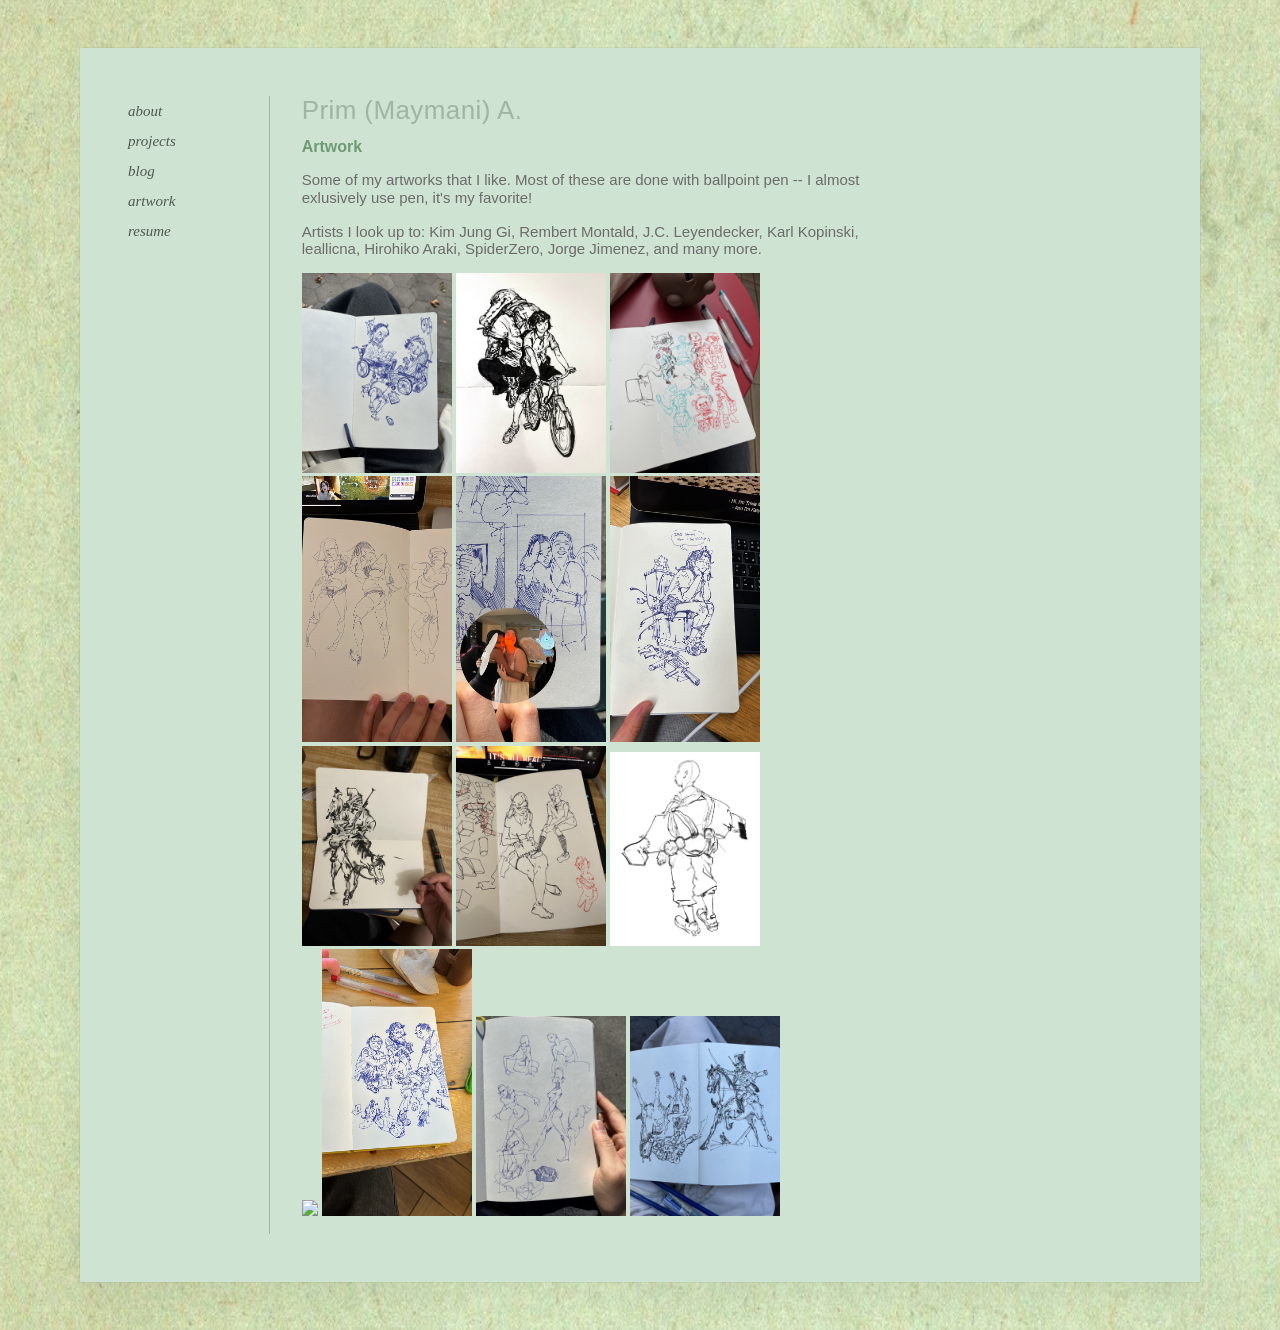
==== artwork.html @ 608835e2 "updated artworks page" ====
<!doctype html>
<html lang="en">
  <head>
    <meta charset="utf-8" />
    <meta name="viewport" content="width=device-width, initial-scale=1" />
    <title>Prim's Website</title>
    <link rel="stylesheet" href="css/style.css" />
  </head>
  <body>
    <div class="frame">
      <div class="panel">
        <main class="layout">
          <nav class="sidebar" aria-label="Primary">
            <ul>
              <li><a href="index.html">about</a></li>
              <li><a href="projects.html">projects</a></li>
              <li><a href="blog.html">blog</a></li>
              <li><a href="artwork.html">artwork</a></li>
              <li><a href="resume.html">resume</a></li>
            </ul>
          </nav>

          <section class="content">
            <h1 class="name">Prim (Maymani) A.</h1>
            <h2>Artwork</h2>
            <p>
              Some of my artworks that I like. Most of these are done with ballpoint pen -- I almost exlusively use pen, it's my favorite!
              <br><br>
              Artists I look up to: Kim Jung Gi, Rembert Montald,  J.C. Leyendecker, Karl Kopinski, leallicna, Hirohiko Araki, SpiderZero, Jorge Jimenez, and many more. 
              <div class="row">
                <div class="column">
                    <img src="artworks/hospital.jpg" width="150">
                    <img src="artworks/crocodile.JPG" width="150">
                    <img src="artworks/zanganocopy.jpg" width="150">
                    <img src="artworks/swooshylines.JPG" width="150">
                    <img src="artworks/bellahaley.JPG" width="150">
                    <img src="artworks/ibs.JPG" width="150">
                </div>
                <div>
                    <img src="artworks/inkchinesehorse.jpg" width="150">
                    <img src="artworks/kjgwoman.jpg" width="150">
                    <img src="artworks/monk.PNG" width="150">
                </div>
                <div>
                    <img src="artworks/rembertcopy.jpg" width="150">
                    <img src="artworks/detective.JPG" width="150">
                    <img src="artworks/goodlines.jpg" width="150">
                    <img src="artworks/twohorse.jpg" width="150">
                </div>
              </div>
            </p>
          </section>
        </main>
      </div>
    </div>
  </body>
</html>
---- css/style.css ----
:root {
  --frame-base: #d6e1c7;
  --frame-freckle: rgba(140, 167, 122, 0.35);
  --panel: #cfe3d2;
  --panel-shadow: rgba(88, 106, 90, 0.12);
  --title: #6f9a75;
  --text: #6b6b6b;
  --line: rgba(90, 100, 90, 0.35);
  --nav-text: #4f5a4f;
}

* {
  box-sizing: border-box;
}

body {
  margin: 0;
  font-family: Calibri, Candara, Segoe, "Segoe UI", Optima, Arial, sans-serif;
  color: var(--text);
  background-color: var(--frame-base);
  background-image: url("../images/state_license_image.jpg");
  background-repeat: no-repeat;
  background-position: center;
  background-size: 120% 120%;
}

.frame {
  min-height: 100vh;
  padding: 48px;
  display: flex;
  justify-content: center;
}

.panel {
  width: min(1120px, 100%);
  min-height: 70vh;
  background: var(--panel);
  box-shadow: 0 0 0 1px rgba(85, 100, 85, 0.08), 0 16px 40px var(--panel-shadow);
  padding: 48px;
  position: relative;
}

.layout {
  display: grid;
  grid-template-columns: 1fr 6fr;
  gap: 32px;
  position: relative;
}

.sidebar {
  border-right: 1px solid var(--line);
  padding-right: 24px;
  font-family: Georgia, "Times New Roman", serif;
  font-style: italic;
  color: var(--nav-text);
}

.sidebar ul {
  list-style: none;
  margin: 0;
  padding: 0;
}

.sidebar li {
  padding: 6px 0;
}

.sidebar a {
  text-decoration: none;
  color: var(--nav-text);
  font-size: 15px;
}

.sidebar a.is-active {
  color: #2f3a2f;
}

.content {
  max-width: 600px;
  line-height: 1.15;
  font-size: 15px;
}

.content .name {
  margin: 0 0 12px;
  font-size: 26px;
  letter-spacing: 0.4px;
  color: rgba(102, 125, 106, 0.45);
  font-weight: 500;
}

.content h2 {
  margin: 0 0 10px;
  color: var(--title);
  font-size: 16px;
  font-weight: 600;
}

.content a {
  color: var(--title);
  text-decoration: underline;
}

.links {
  margin-top: 22px;
  display: flex;
  gap: 18px;
  font-size: 14px;
}

.blog-content {
  line-height: 1.5;
}

@media (max-width: 760px) {
  .frame {
    padding: 32px;
  }

  .panel {
    padding: 28px;
  }

  .layout {
    grid-template-columns: 1fr;
    gap: 20px;
  }

  .sidebar {
    border-right: none;
    border-bottom: 1px solid var(--line);
    padding-right: 0;
    padding-bottom: 18px;
  }

  .sidebar li {
    border-top: none;
  }

  .links {
    flex-wrap: wrap;
  }


  /* image grid */
  .row {
    display: flex;
    flex-wrap: wrap;
    padding: 0 4px;
  }

  /* Create two equal columns that sits next to each other */
  .column {
    flex: 50%;
    padding: 0 4px;
  }

  .column img {
    margin-top: 8px;
    vertical-align: middle;
  }

  
}
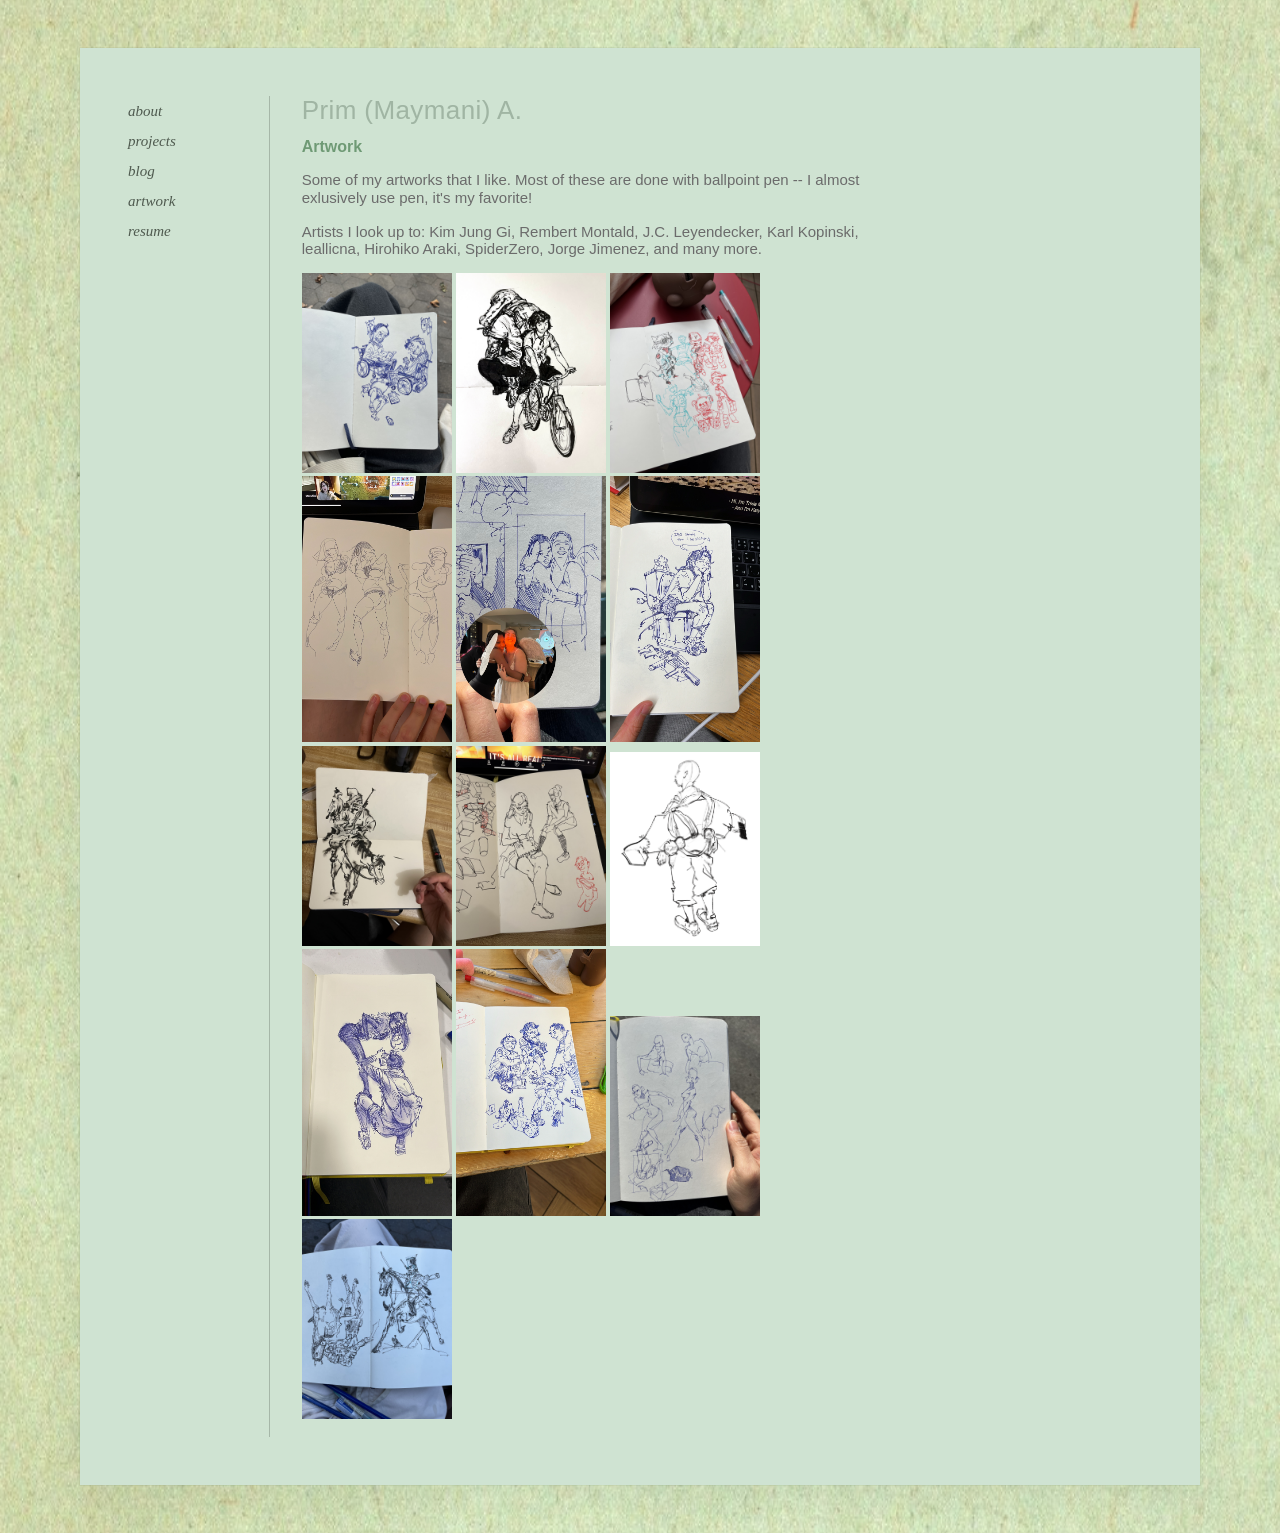
==== commit f27195ef: "resolved image name issue" ====
--- a/artwork.html
+++ b/artwork.html
@@ -42,7 +42,7 @@
                     <img src="artworks/monk.PNG" width="150">
                 </div>
                 <div>
-                    <img src="artworks/rembertcopy.jpg" width="150">
+                    <img src="artworks/rembertcopy.JPG" width="150">
                     <img src="artworks/detective.JPG" width="150">
                     <img src="artworks/goodlines.jpg" width="150">
                     <img src="artworks/twohorse.jpg" width="150">
